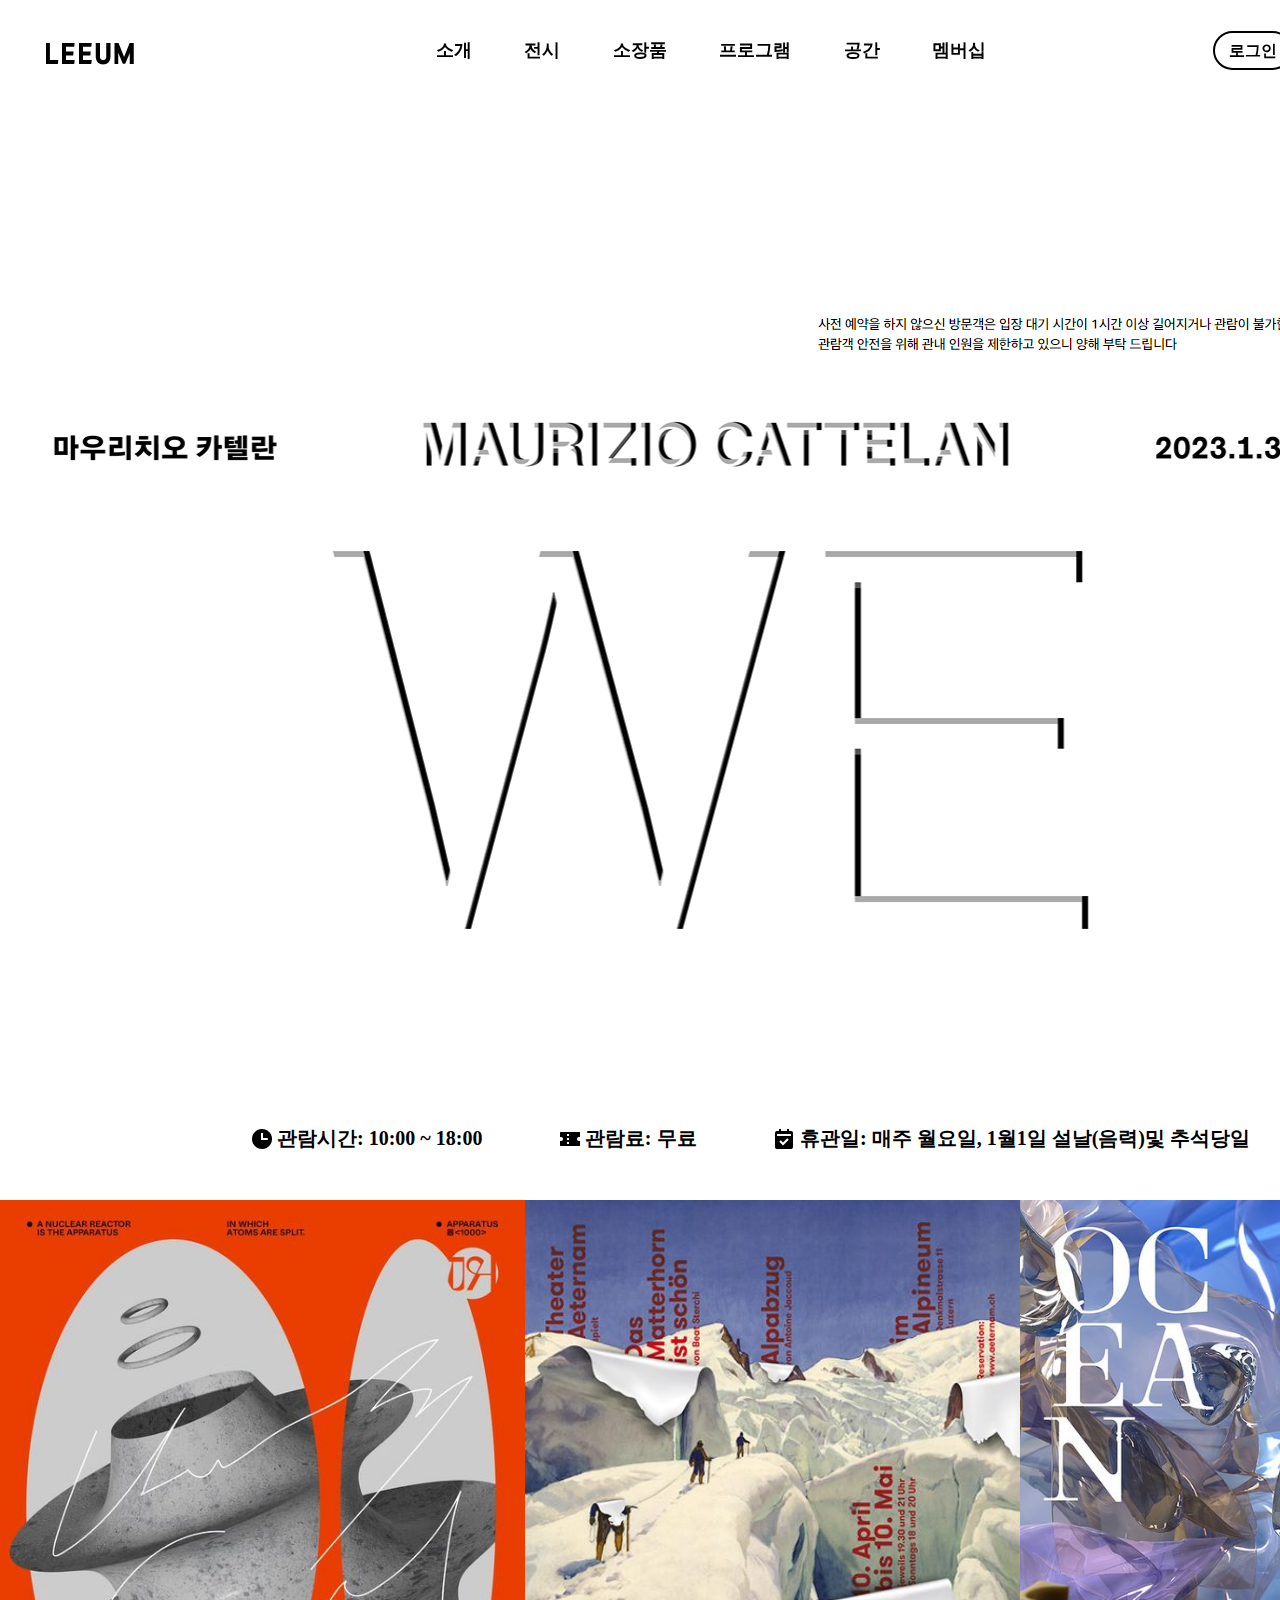
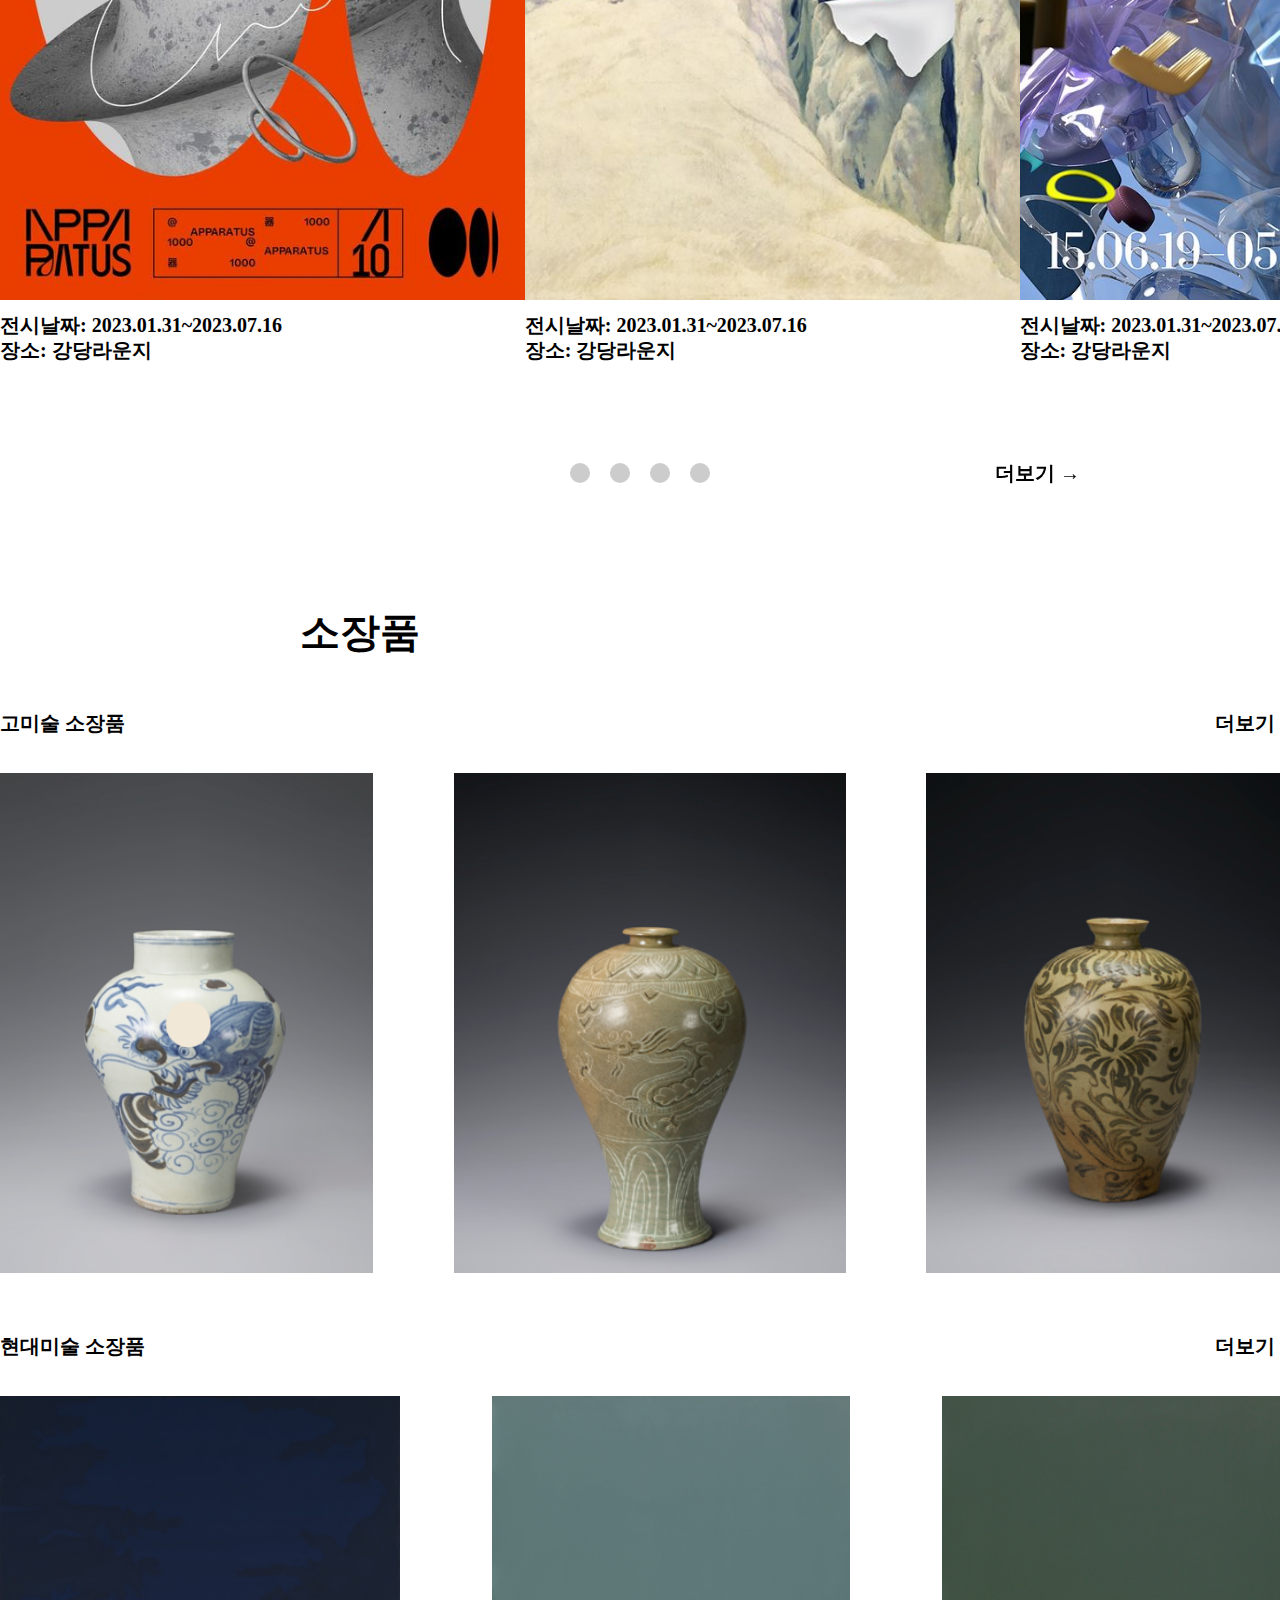
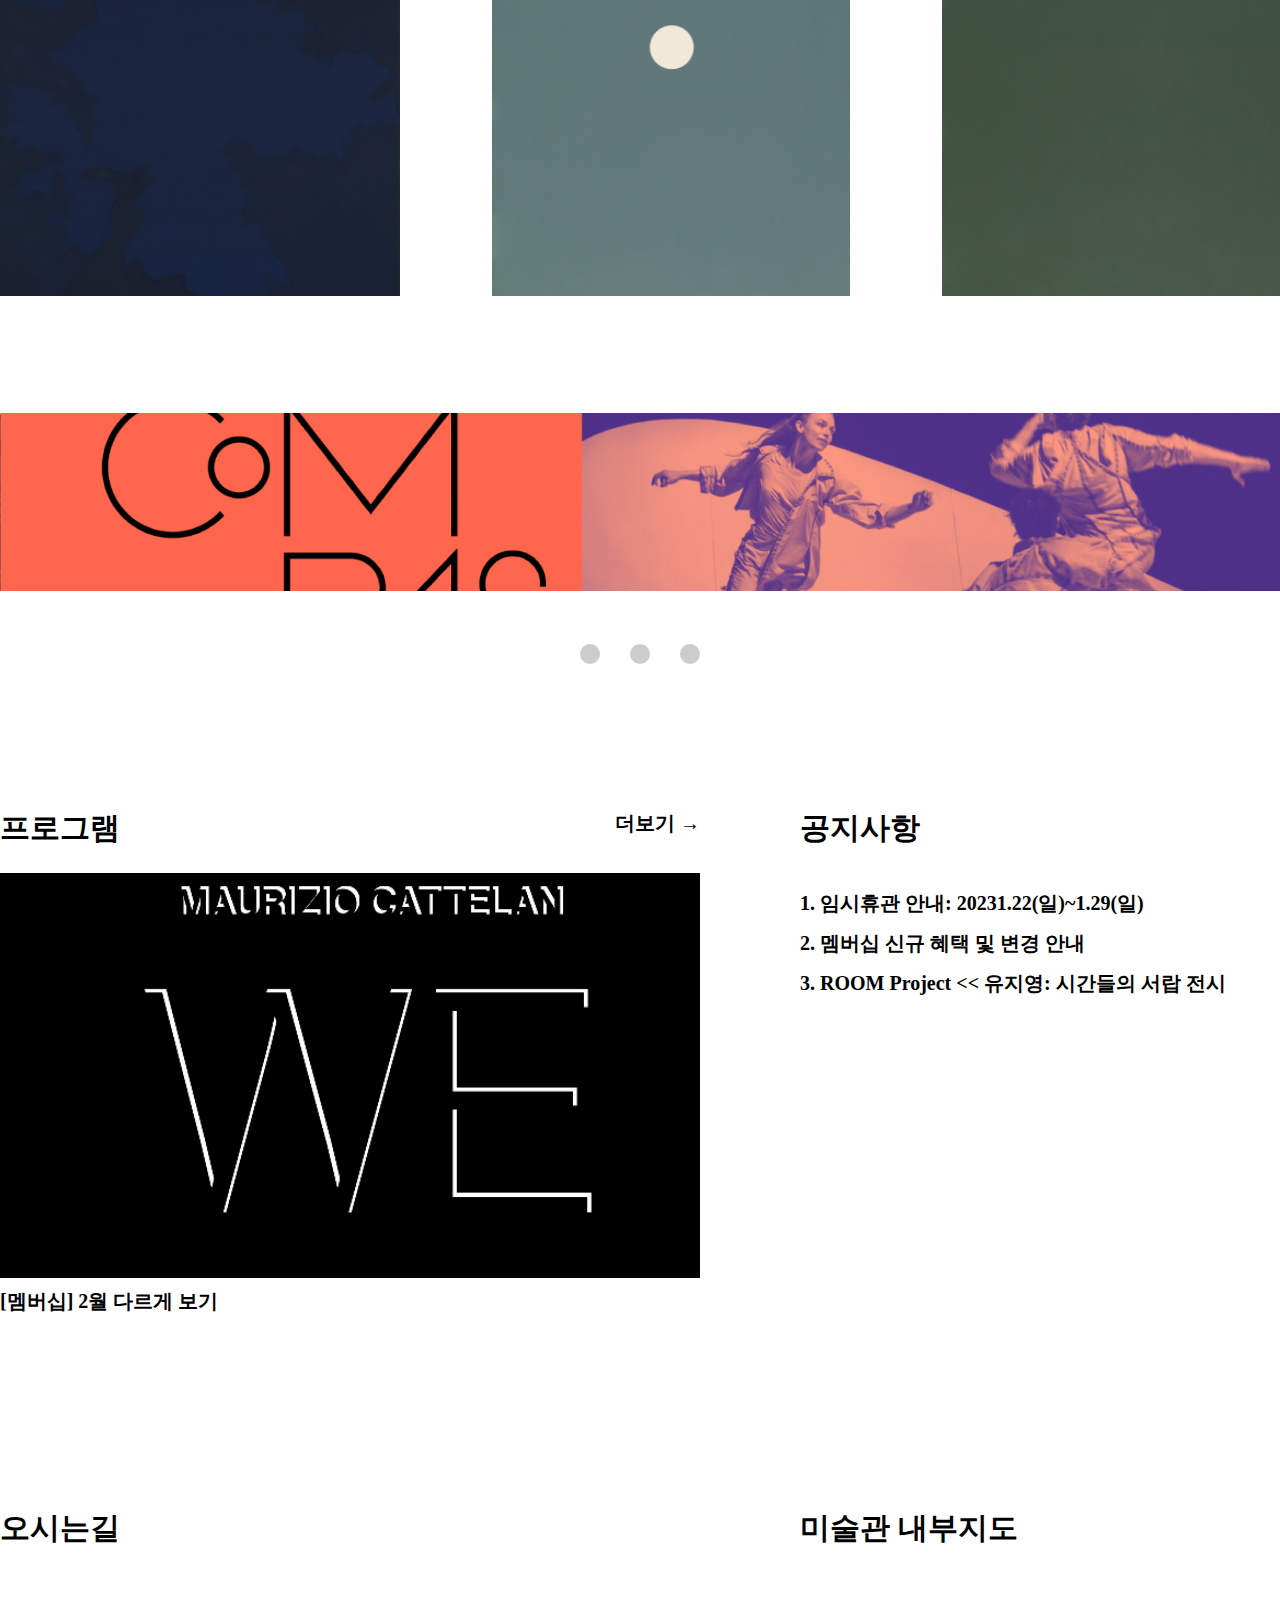
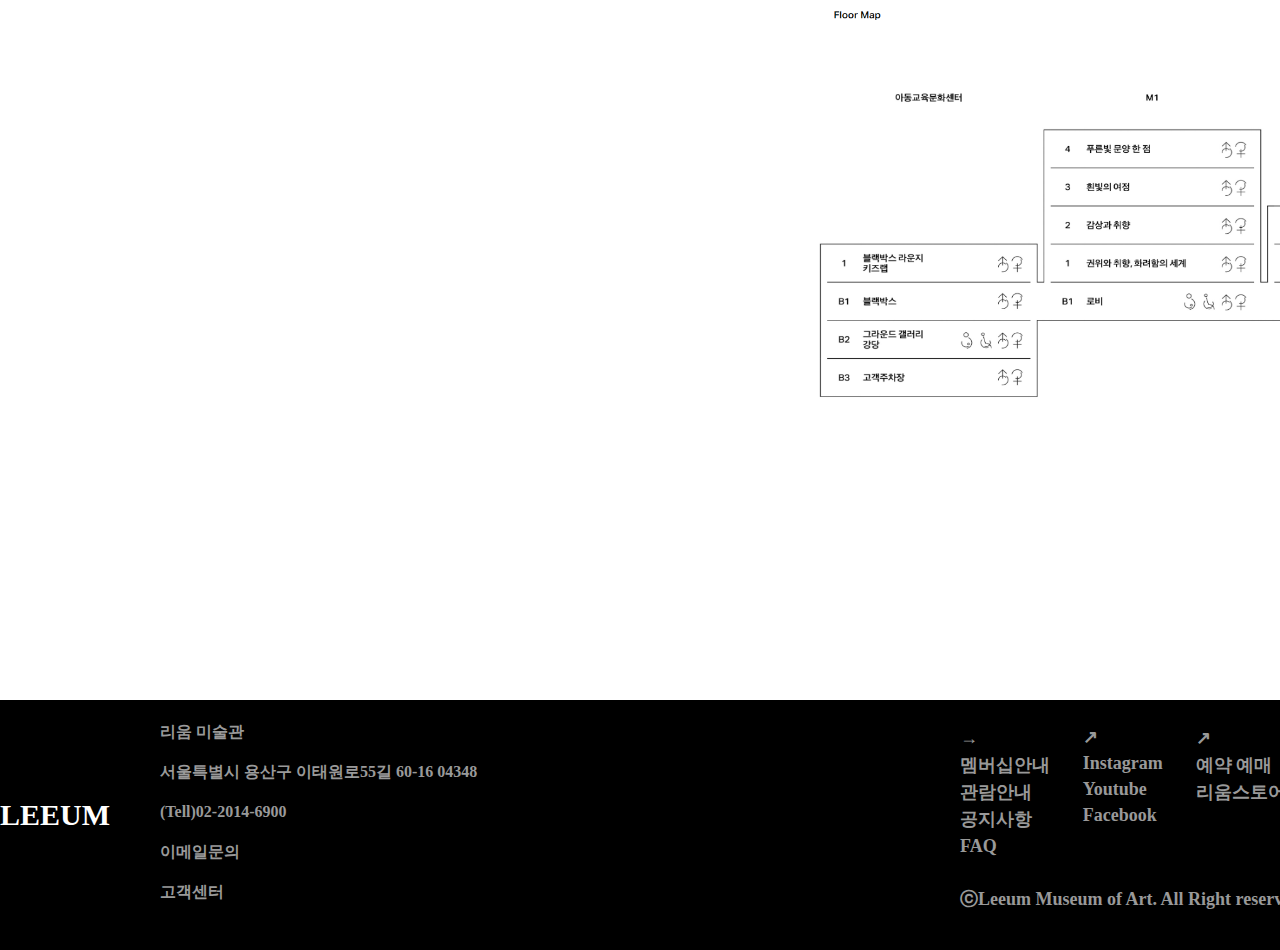
==== leeum/index.html @ 70231674 "Add files via upload" ====
<!DOCTYPE html>
<html lang="en">
  <head>
    <meta charset="UTF-8" />
    <meta http-equiv="X-UA-Compatible" content="IE=edge" />
    <meta name="viewport" content="width=device-width, initial-scale=1.0" />
    <link rel="stylesheet" href="./css/reset.css" />
    <link rel="stylesheet" href="./css/main.css" />
    <link
      rel="stylesheet"
      media="screen and (max-width:480px)"
      href="./css/main_480.css"
    />
    <title>리움</title>
  </head>
  <body>
    <div id="wrap">
      <!-- 상단 -->
      <div id="header">
        <div id="header_in">
          <div class="logo">
            <a href="#"><img src="./images/logo.png" alt="로고" /></a>
          </div>
          <div class="nav">
            <ul>
              <li><a href="#">소개</a></li>
              <li><a href="#">전시</a></li>
              <li><a href="#">소장품</a></li>
              <li><a href="#">프로그램</a></li>
              <li><a href="#">공간</a></li>
              <li><a href="#">멤버십</a></li>
            </ul>
          </div>
          <div class="info">
            <ul>
              <li><a href="#">로그인</a></li>
              <li><a href="#">회원가입</a></li>
            </ul>
          </div>
        </div>
      </div>

      <!-- 메인이미지 -->

      <div id="main">
        <div id="main_img">
          <a href="#"><img src="./images/main_img.png" alt="메인포스터" /></a>
        </div>
        <div class="main_info">
          <ul>
            <li>
              <img src="./images/clock_icon.png" alt="시계아이콘" /> 관람시간:
              10:00 ~ 18:00
            </li>
            <li>
              <img src="./images/ticket_icon.png" alt="티켓아이콘" /> 관람료:
              무료
            </li>
            <li>
              <img src="./images/calender_icon.png" alt="달력아이콘" /> 휴관일:
              매주 월요일, 1월1일 설날(음력)및 추석당일
            </li>
          </ul>
        </div>
        <div class="sns">
          <ul>
            <li>
              <a href="#"><img src="./images/kakao.png" alt="카카오톡" /></a>
            </li>
            <li>
              <a href="#"
                ><img src="./images/instagram.png" alt="인스타그램"
              /></a>
            </li>
          </ul>
        </div>
      </div>

      <!-- 콘텐츠 -->

      <div id="content">
        <!-- 전시 영역 -->

        <div class="poster">
          <ul>
            <li>
              <a href="#"><img src="./images/poster1.jpg" alt="포스터1" /></a>
              <p>전시날짜: 2023.01.31~2023.07.16 <br />장소: 강당라운지</p>
            </li>
            <li>
              <a href="#"><img src="./images/poster2.jpg" alt="포스터2" /></a>
              <p>전시날짜: 2023.01.31~2023.07.16 <br />장소: 강당라운지</p>
            </li>
            <li>
              <a href="#"><img src="./images/poster3.jpg" alt="포스터3" /></a>
              <p>전시날짜: 2023.01.31~2023.07.16 <br />장소: 강당라운지</p>
            </li>
          </ul>
          <div class="poster_btns">
            <ul>
              <li></li>
              <li></li>
              <li></li>
              <li></li>
            </ul>
          </div>
          <div class="pos_see">
            <a href="#"> 더보기 →</a>
          </div>
        </div>

        <!-- 소장품 영역 -->

        <div id="collection">
          <h1>소장품</h1>
          <div class="antique_art">
            <h2>고미술 소장품</h2>
            <a href="#"> 더보기 →</a>
            <ul>
              <li><img src="./images/con_img1.png" alt="소장품" /></li>
              <li><img src="./images/con_img2.png" alt="소장품" /></li>
              <li><img src="./images/con_img3.png" alt="소장품" /></li>
            </ul>
          </div>
          <div class="contemporary_art">
            <h2>현대미술 소장품</h2>
            <a href="#"> 더보기 →</a>
            <ul>
              <li><img src="./images/con_img4.png" alt="소장품" /></li>
              <li><img src="./images/con_img5.png" alt="소장품" /></li>
              <li><img src="./images/con_img6.png" alt="소장품" /></li>
            </ul>
          </div>
        </div>

        <!-- 베너 영역 -->

        <div id="benner">
          <img src="./images/benner.png" alt="베너" />
          <div class="benner_btns">
            <ul>
              <li></li>
              <li></li>
              <li></li>
            </ul>
          </div>
        </div>

        <!-- 프로그램, 공지사항 영역 -->

        <div id="con_b">
          <div id="program">
            <h1>프로그램</h1>
            <a href="#"> 더보기 → </a>
            <a href="#"><img src="./images/program.png" alt="" /></a>
            <p>[멤버십] 2월 다르게 보기</p>
          </div>
          <div id="notice">
            <h1>공지사항</h1>
            <a href="#"> 더보기 → </a>
            <ul>
              <li>1. 임시휴관 안내: 20231.22(일)~1.29(일)</li>
              <li>2. 멤버십 신규 혜택 및 변경 안내</li>
              <li>3. ROOM Project << 유지영: 시간들의 서랍 전시</li>
            </ul>
          </div>
        </div>
        <div id="map">
          <div id="road">
            <h1>오시는길</h1>
            <iframe
              src="https://www.google.com/maps/embed?pb=!1m18!1m12!1m3!1d3163.736779868024!2d126.99714062572546!3d37.53770168241765!2m3!1f0!2f0!3f0!3m2!1i1024!2i768!4f13.1!3m3!1m2!1s0x357ca31be3dcde53%3A0xfbec8b809878a1bb!2z66as7JuA66-47Iig6rSA!5e0!3m2!1sko!2skr!4v1681995067477!5m2!1sko!2skr"
              width="700"
              height="420"
              style="border-radius: 20px"
              allowfullscreen=""
              loading="lazy"
              referrerpolicy="no-referrer-when-downgrade"
            ></iframe>
          </div>
          <div id="in_map">
            <h1>미술관 내부지도</h1>
            <img src="./images/inmap.png" alt="내부지도" />
          </div>
        </div>
      </div>

      <!-- 하단 -->

      <div id="footer">
        <div id="footer_in">
          <div class="logo"><h1>LEEUM</h1></div>
          <div class="adress">
            <ul>
              <li>리움 미술관</li>
              <li>서울특별시 용산구 이태원로55길 60-16 04348</li>
              <li>(Tell)02-2014-6900</li>
              <li><a href="#">이메일문의</a></li>
              <li><a href="#">고객센터</a></li>
            </ul>
          </div>
          <div class="q_mn">
            <div class="q_mn1">
              <ul>
                <li>→</li>
                <li><a href="#">멤버십안내</a></li>
                <li><a href="#">관람안내</a></li>
                <li><a href="#">공지사항</a></li>
                <li><a href="#">FAQ</a></li>
              </ul>
            </div>
            <div class="q_mn2">
              <ul>
                <li>↗</li>
                <li><a href="#">Instagram</a></li>
                <li><a href="#">Youtube</a></li>
                <li><a href="#">Facebook</a></li>
              </ul>
            </div>
            <div class="q_mn3">
              <ul>
                <li>↗</li>
                <li><a href="#">예약 예매</a></li>
                <li><a href="#">리움스토어</a></li>
              </ul>
            </div>
          </div>
          <div class="copy">
            <p>ⓒLeeum Museum of Art. All Right reserved.</p>
          </div>
          <div class="family">
            <p>family site →</p>
          </div>
        </div>
      </div>
    </div>
  </body>
</html>
---- leeum/css/main.css ----
#wrap {
  width: 100%;
}

/* 상단 */
#header {
  position: fixed;
  width: 100%;
  height: 100px;
  background-color: #fff;
}

#header_in {
  width: 1400px;
  height: 100px;
  margin: 0 auto;
}

#header_in .logo {
  float: left;
  margin: 40px 0 0 40px;
}

#header_in .nav {
  float: left;
  width: 550px;
  margin-left: 300px;
}

#header_in .nav ul {
  height: 100px;
  display: flex;
  justify-content: space-between;
  align-items: center;
}

#header_in .nav a {
  font-size: 18px;
  font-weight: bold;
}

#header_in .info {
  float: right;
  width: 170px;
  margin-right: 20px;
}
#header_in .info ul {
  height: 100px;
  display: flex;
  align-items: center;
  justify-content: space-around;
}

#header_in .info li {
  width: 75px;
  height: 35px;
  text-align: center;
  line-height: 35px;
  border: 2px solid#000;
  border-radius: 20px;
}

#header_in .info a {
  font-weight: bold;
}

/* 메인 */
#main {
  width: 100%;
  height: 1000px;
  padding-top: 200px;
}

#main_img {
  width: 1460px;
  margin: 0 auto;
}
#main .main_info {
  float: left;
  width: 1000px;
  margin: 110px 0 0 250px;
}

#main .main_info ul {
  display: flex;
  justify-content: space-between;
}

#main .main_info li {
  font-size: 20px;
  font-weight: bold;
}

#main .main_info img {
  vertical-align: top;
}
#main .sns {
  float: right;
  margin: 100px 260px 0 0;
  width: 100px;
}
#main .sns img {
  width: 40px;
  height: 40px;
}
#main .sns ul {
  display: flex;
  justify-content: space-between;
}

/* 콘텐츠 */
#content {
  width: 100%;
  height: 4300px;
}

/* 전시 영역 */

#content .poster ul {
  display: flex;
  justify-content: space-evenly;
}

#content .poster img {
  height: 700px;
}

#content .poster p {
  padding-top: 10px;
  line-height: 25px;
  font-size: 20px;
  font-weight: bold;
}

#content .poster_btns {
  margin: 0 auto;
  padding-top: 100px;
  width: 180px;
}

#content .poster_btns li {
  width: 20px;
  height: 20px;
  background-color: #ccc;
  border-radius: 50%;
  cursor: pointer;
}

#content .pos_see {
  float: right;
  position: relative;
  top: -20px;
  left: -200px;
}

#content .pos_see a {
  font-size: 20px;
  font-weight: bold;
}

/* 소장품 영역 */

#collection {
  width: 100%;
  height: 1300px;
  margin: 0 auto;
  margin-top: 130px;
}

#collection h1 {
  margin-left: 300px;
  font-size: 40px;
  font-weight: bold;
}

.antique_art {
  margin: 0 auto;
  width: 1300px;
}

.antique_art h2 {
  float: left;
  clear: left;
  padding-top: 60px;
  font-size: 20px;
  font-weight: bold;
}

.antique_art a {
  float: right;
  padding-top: 60px;
  font-size: 20px;
  font-weight: bold;
}

.antique_art ul {
  display: flex;
  justify-content: space-between;
  padding-top: 40px;
  width: 1300px;
}

.antique_art img {
  height: 500px;
}

.contemporary_art {
  margin: 0 auto;
  width: 1300px;
}

.contemporary_art h2 {
  float: left;
  clear: left;
  padding-top: 60px;
  font-size: 20px;
  font-weight: bold;
}

.contemporary_art a {
  float: right;
  padding-top: 60px;
  font-size: 20px;
  font-weight: bold;
}

.contemporary_art ul {
  display: flex;
  justify-content: space-between;
  padding-top: 40px;
  width: 1300px;
}

.contemporary_art img {
  height: 500px;
}

/* 베너 영역 */

#benner {
  width: 100%;
  height: 350px;
  margin-top: 100px;
}

#benner img {
  width: 100%;
}

.benner_btns {
  margin: 0 auto;
  padding-top: 50px;
  width: 180px;
}

.benner_btns ul {
  display: flex;
  justify-content: space-evenly;
}

.benner_btns li {
  width: 20px;
  height: 20px;
  background-color: #ccc;
  border-radius: 50%;
  cursor: pointer;
}

/* 프로그램, 공지사항 영역 */
#con_b {
  margin: 0 auto;
  margin-top: 50px;
  width: 1500px;
  height: 500px;
}

#program {
  float: left;
  width: 700px;
}

#program h1 {
  float: left;
  font-size: 30px;
  font-weight: bold;
}

#program a {
  float: right;
  font-size: 20px;
  font-weight: bold;
}

#program img {
  width: 700px;
  margin-top: 30px;
}

#program p {
  float: left;
  margin-top: 10px;
  font-size: 20px;
  font-weight: bold;
}

#notice {
  float: left;
  width: 700px;
  margin-left: 100px;
}

#notice h1 {
  float: left;
  font-size: 30px;
  font-weight: bold;
}

#notice a {
  float: right;
  font-size: 20px;
  font-weight: bold;
}

#notice ul {
  float: left;
  clear: left;
  margin-top: 30px;
}

#notice li {
  margin-top: 20px;
  font-weight: bold;
  font-size: 20px;
}

#notice li:first-child {
  margin-top: none;
}

#map {
  width: 1500px;
  height: 700px;
  margin: 0 auto;
  padding-top: 200px;
}

#road {
  float: left;
  width: 700px;
  height: 600px;
}

#road h1 {
  font-size: 30px;
  font-weight: bold;
}

#road iframe {
  margin-top: 50px;
}

#in_map {
  float: left;
  width: 700px;
  height: 600px;
  margin-left: 100px;
}

#in_map h1 {
  font-size: 30px;
  font-weight: bold;
}

#in_map img {
  margin-top: 50px;
  width: 700px;
  height: 420px;
}

/* 하단 */
#footer {
  width: 100%;
  height: 250px;
  background-color: #000;
}

#footer_in {
  width: 1700px;
  height: 250px;
  margin: 0 auto;
}

#footer .logo {
  float: left;
  padding-top: 100px;
}

#footer .logo h1 {
  font-size: 30px;
  font-weight: bold;
  color: #fff;
}

#footer .adress {
  float: left;
  width: 400px;
  padding-left: 50px;
}

#footer .adress li {
  margin-top: 6%;
  color: #999;
  font-weight: bold;
}

#footer .adress li a {
  color: #999;
}

#footer .q_mn {
  float: left;
  margin: 20px 0 0 400px;
  width: 410px;
  height: 170px;
}

#footer .q_mn1 {
  float: left;
  padding-right: 8%;
}

#footer .q_mn1 li {
  margin-top: 10%;
  font-size: 18px;
  font-weight: bold;
  color: #999;
}

#footer .q_mn1 li a {
  color: #999;
}

#footer .q_mn2 {
  float: left;
  padding-right: 8%;
}

#footer .q_mn2 li {
  margin-top: 10%;
  font-size: 18px;
  font-weight: bold;
  color: #999;
}

#footer .q_mn2 li a {
  color: #999;
}

#footer .q_mn3 {
  float: left;
}

#footer .q_mn3 li {
  margin-top: 10%;
  font-size: 18px;
  font-weight: bold;
  color: #999;
}

#footer .q_mn3 li a {
  color: #999;
}

#footer .copy {
  float: left;
  margin-left: 400px;
}

#footer .copy p {
  font-size: 18px;
  font-weight: bold;
  color: #999;
}

#footer .family {
  float: right;
  display: table;
  width: 200px;
  height: 40px;
  text-align: center;
  border: 1px solid #999;
}

#footer .family p {
  display: table-cell;
  vertical-align: middle;
  font-size: 18px;
  font-weight: bold;
  color: #999;
}
---- leeum/css/main_480.css ----
#wrap {
  width: 100%;
}

/* 상단 */
#header {
  position: relative;
  width: 100%;
  height: 200px;
  background-color: #fff;
}

#header_in {
  width: 100%;
  height: 100px;
}

#header_in .logo {
  width: 100%;
  text-align: center;
  margin: 0;
  padding-top: 50px;
}

#header_in .logo img {
  width: 20%;
}

#header_in .nav {
  float: left;
  width: 100%;
  margin: 0;
}

#header_in .nav ul {
  height: 100px;
  display: flex;
  justify-content: space-evenly;
  align-items: center;
}

#header_in .nav a {
  font-size: 3vw;
  font-weight: bold;
}

#header_in .info {
  position: absolute;
  left: 65%;
  top: 5%;
  width: 30%;
  height: 100px;
  margin-right: 20px;
}
#header_in .info ul {
  height: 100px;
  display: flex;
  align-items: center;
  justify-content: space-between;
}

#header_in .info li {
  width: 75px;
  height: 35px;
  text-align: center;
  line-height: 35px;
  border: 0px solid#000;
  border-radius: 20px;
}

#header_in .info a {
  font-size: 12px;
  font-weight: bold;
}

/* 메인 */
#main {
  width: 100%;
  height: 400px;
  padding: 0;
}

#main_img {
  width: 100%;
}

#main_img img {
  width: 100%;
}

#main .main_info {
  display: none;
  float: left;
  width: 100%;
  margin: 0;
}

#main .main_info ul {
  display: flex;
  justify-content: space-between;
}

#main .main_info li {
  font-size: 12px;
  font-weight: bold;
}

#main .main_info img {
  vertical-align: top;
  width: 12px;
}
#main .sns {
  display: none;
  float: right;
  margin: 100px 260px 0 0;
  width: 100px;
}
#main .sns img {
  width: 40px;
  height: 40px;
}
#main .sns ul {
  display: flex;
  justify-content: space-between;
}

/* 콘텐츠 */
#content {
  width: 100%;
  height: 2500px;
}

/* 전시 영역 */

#content .poster ul {
  display: flex;
  justify-content: center;
}

#content .poster li:nth-child(2) {
  display: none;
}

#content .poster li:nth-child(3) {
  display: none;
}

#content .poster img {
  height: 500px;
}

#content .poster p {
  padding-top: 10px;
  line-height: 25px;
  font-size: 20px;
  font-weight: bold;
}

#content .poster_btns {
  display: none;
  margin: 0 auto;
  padding-top: 100px;
  width: 180px;
}

#content .poster_btns li {
  width: 20px;
  height: 20px;
  background-color: #ccc;
  border-radius: 50%;
  cursor: pointer;
}

#content .pos_see {
  float: right;
  position: relative;
  top: 50px;
  left: -200px;
}

#content .pos_see a {
  font-size: 20px;
  font-weight: bold;
}

/* 소장품 영역 */

#collection {
  width: 100%;
  height: 500px;
  margin-top: 200px;
}

#collection h1 {
  margin-left: 30px;
  font-size: 8vw;
  font-weight: bold;
}

.antique_art {
  float: left;
  margin: 0;
  width: 50%;
  text-align: center;
}

.antique_art h2 {
  float: left;
  clear: left;
  padding-top: 60px;
  margin-left: 30px;
  font-size: 4.1vw;
  font-weight: bold;
}

.antique_art a {
  display: none;
  float: left;
  padding-top: 60px;
  font-size: 4.1vw;
  font-weight: bold;
}

.antique_art ul {
  display: flex;
  justify-content: center;
  padding-top: 40px;
  width: 100%;
}

.antique_art li:nth-child(2) {
  display: none;
}

.antique_art li:nth-child(3) {
  display: none;
}

.antique_art img {
  height: 250px;
}

.contemporary_art {
  float: left;
  margin: 0;
  width: 50%;
}

.contemporary_art h2 {
  float: left;
  clear: left;
  padding-top: 60px;
  margin-left: 30px;
  font-size: 20px;
  font-weight: bold;
}

.contemporary_art a {
  display: none;
  float: left;
  padding-top: 60px;
  font-size: 20px;
  font-weight: bold;
}

.contemporary_art ul {
  display: flex;
  justify-content: center;
  padding-top: 40px;
  width: 100%;
}

.contemporary_art li:nth-child(2) {
  display: none;
}

.contemporary_art li:nth-child(3) {
  display: none;
}

.contemporary_art img {
  height: 250px;
}

/* 베너 영역 */

#benner {
  width: 100%;
  height: 200px;
  margin-top: 100px;
}

#benner img {
  width: 100%;
}

.benner_btns {
  display: none;
  margin: 0 auto;
  padding-top: 50px;
  width: 180px;
}

.benner_btns ul {
  display: flex;
  justify-content: space-evenly;
}

.benner_btns li {
  width: 20px;
  height: 20px;
  background-color: #ccc;
  border-radius: 50%;
  cursor: pointer;
}

/* 프로그램, 공지사항 영역 */
#con_b {
  margin: 0 auto;
  margin-top: 50px;
  width: 100%;
  height: 300px;
}

#program {
  float: left;
  width: 45%;
}

#program h1 {
  float: left;
  font-size: 20px;
  font-weight: bold;
}

#program a {
  float: right;
  font-size: 14px;
  font-weight: bold;
}

#program img {
  width: 100%;
  margin-top: 30px;
}

#program p {
  float: left;
  margin-top: 10px;
  font-size: 14px;
  font-weight: bold;
}

#notice {
  float: right;
  width: 45%;
  margin: 0px;
}

#notice h1 {
  float: left;
  font-size: 20px;
  font-weight: bold;
}

#notice a {
  float: right;
  font-size: 14px;
  font-weight: bold;
}

#notice ul {
  float: left;
  clear: left;
  margin-top: 30px;
}

#notice li {
  margin-top: 20px;
  font-weight: bold;
  font-size: 14px;
}

#notice li:first-child {
  margin-top: none;
}

#map {
  width: 100%;
  height: 500px;
  margin: 0 auto;
  padding-top: 0px;
}

#road {
  float: left;
  width: 100%;
  height: 500px;
  text-align: center;
}

#road h1 {
  font-size: 6vw;
  font-weight: bold;
}

#road iframe {
  width: 400px;
  height: 300px;
  margin-top: 50px;
}

#in_map {
  display: none;
  float: left;
  width: 700px;
  height: 600px;
  margin-left: 100px;
}

#in_map h1 {
  font-size: 30px;
  font-weight: bold;
}

#in_map img {
  margin-top: 50px;
  width: 700px;
  height: 420px;
}

/* 하단 */
#footer {
  width: 100%;
  height: 250px;
  background-color: #000;
}

#footer_in {
  width: 100%;
  height: 250px;
  margin: 0 auto;
}

#footer .logo {
  float: left;
  padding-top: 100px;
  margin-left: 20px;
}

#footer .logo h1 {
  font-size: 30px;
  font-weight: bold;
  color: #fff;
}

#footer .adress {
  float: left;
  width: 300px;
  padding-left: 30px;
  margin-top: 40px;
  font-size: 12px;
}

#footer .adress li {
  margin-top: 5%;
  color: #999;
  font-weight: bold;
}

#footer .adress li a {
  color: #999;
}

#footer .q_mn {
  display: none;
  float: left;
  margin: 0;
  width: 410px;
  height: 170px;
}

#footer .q_mn1 {
  float: left;
  padding-right: 8%;
}

#footer .q_mn1 li {
  margin-top: 10%;
  font-size: 18px;
  font-weight: bold;
  color: #999;
}

#footer .q_mn1 li a {
  color: #999;
}

#footer .q_mn2 {
  float: left;
  padding-right: 8%;
}

#footer .q_mn2 li {
  margin-top: 10%;
  font-size: 18px;
  font-weight: bold;
  color: #999;
}

#footer .q_mn2 li a {
  color: #999;
}

#footer .q_mn3 {
  float: left;
}

#footer .q_mn3 li {
  margin-top: 10%;
  font-size: 18px;
  font-weight: bold;
  color: #999;
}

#footer .q_mn3 li a {
  color: #999;
}

#footer .copy {
  margin: 0;
  width: 100%;
  text-align: center;
  padding-top: 30px;
}

#footer .copy p {
  font-size: 14px;
  font-weight: bold;
  color: #999;
}

#footer .family {
  display: none;
  float: right;
  width: 200px;
  height: 40px;
  text-align: center;
  border: 1px solid #999;
}

#footer .family p {
  display: table-cell;
  vertical-align: middle;
  font-size: 18px;
  font-weight: bold;
  color: #999;
}
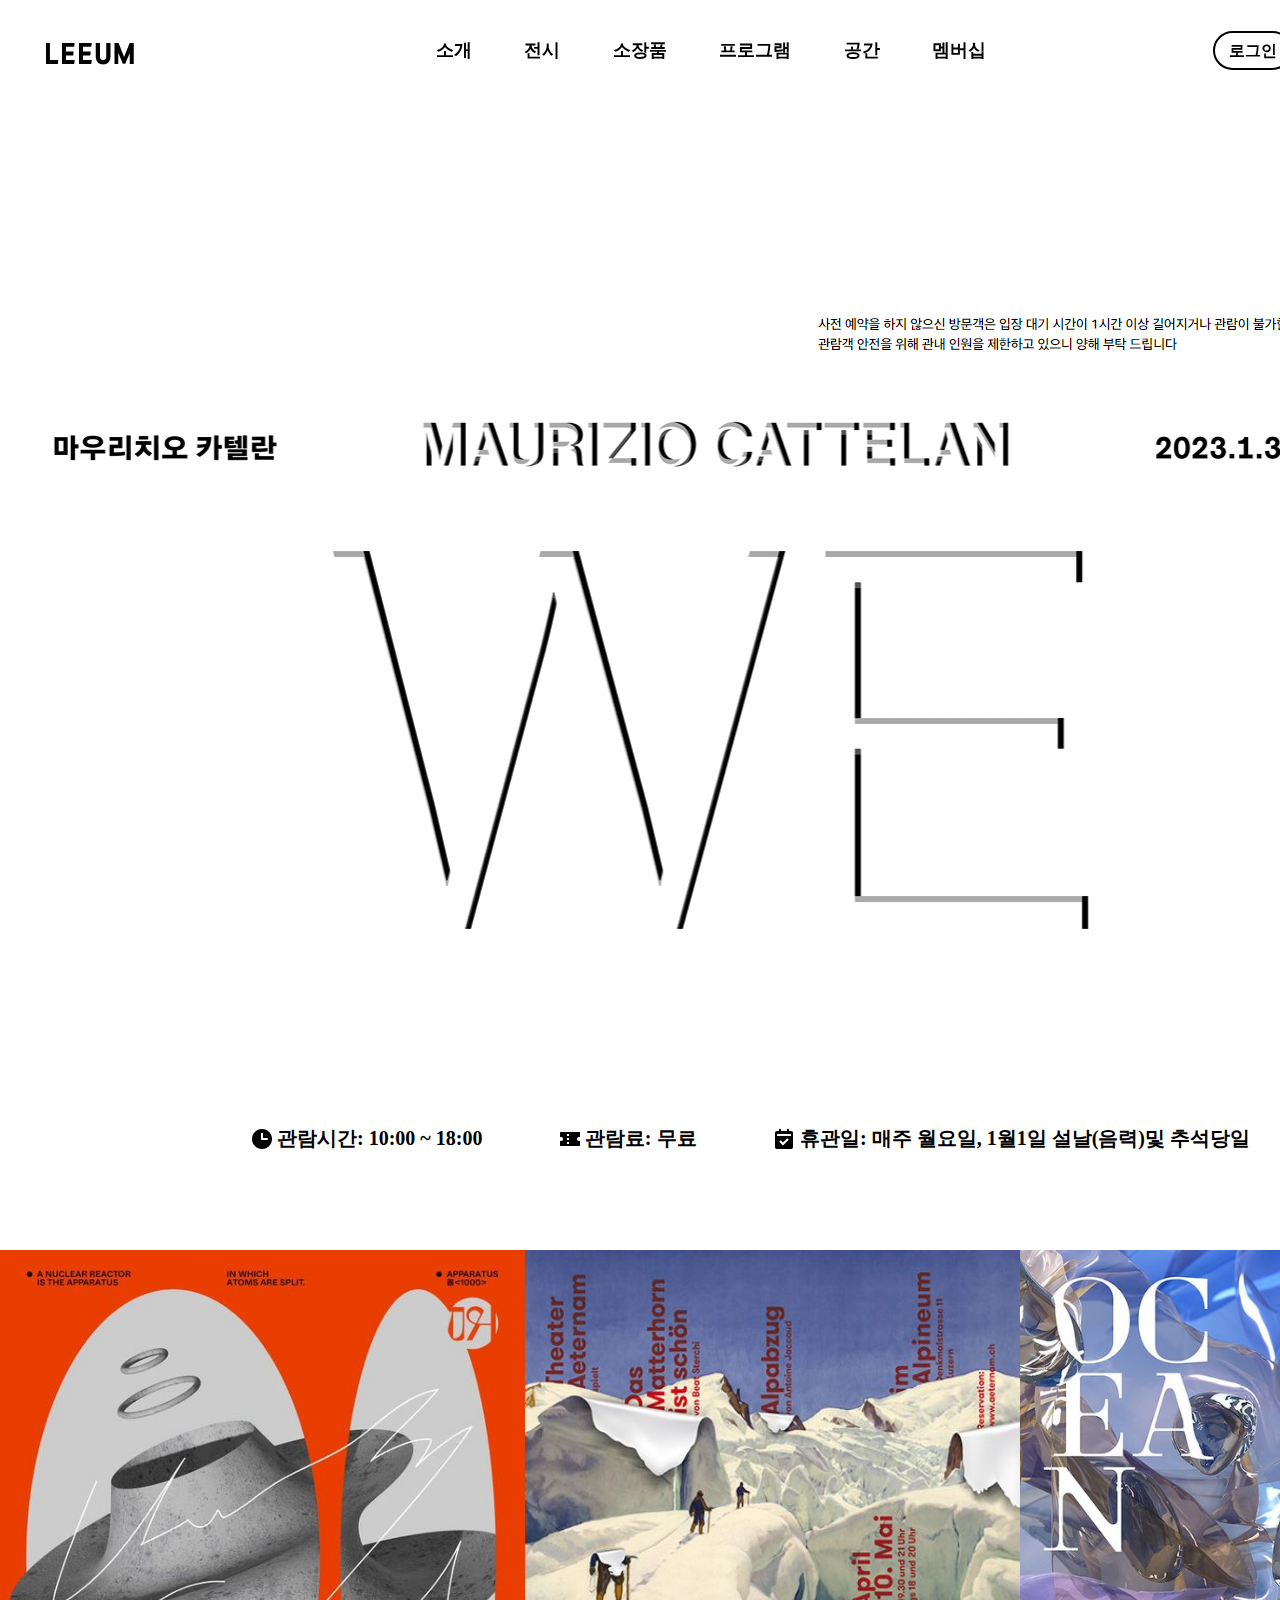
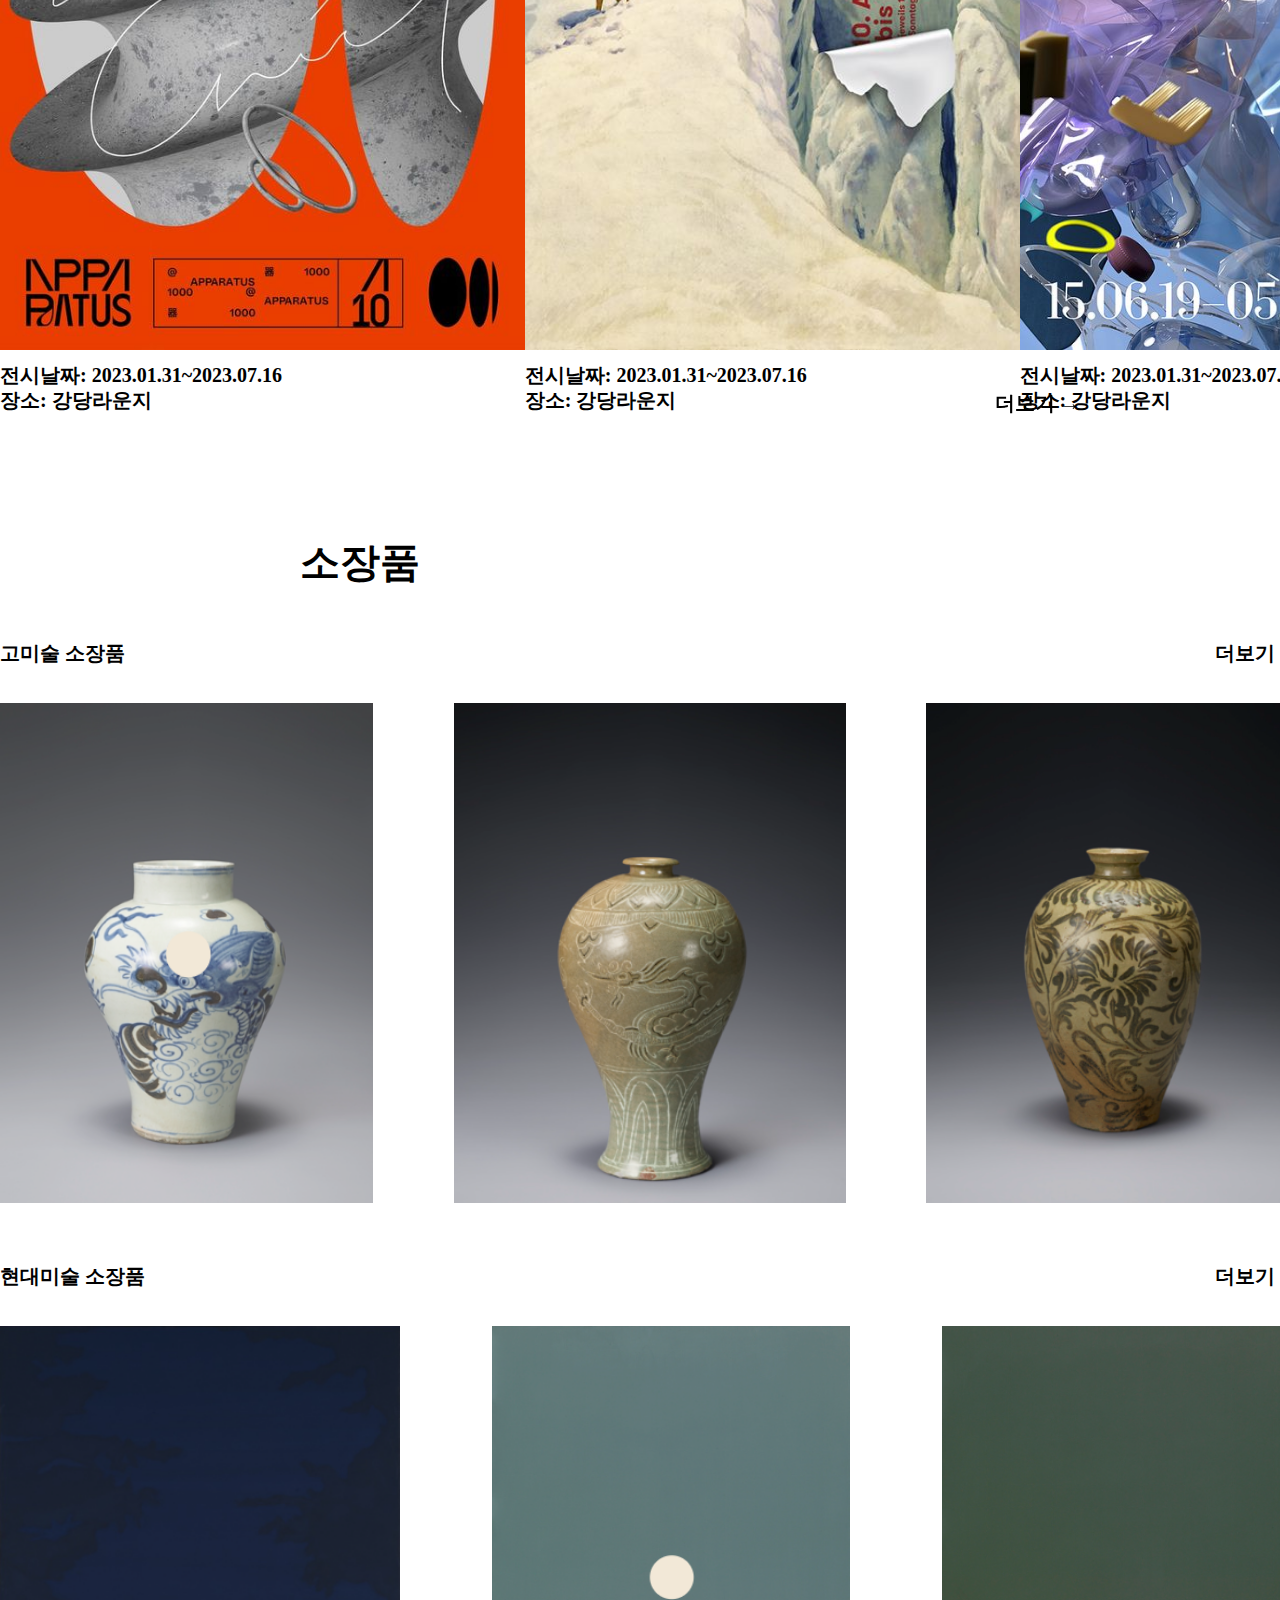
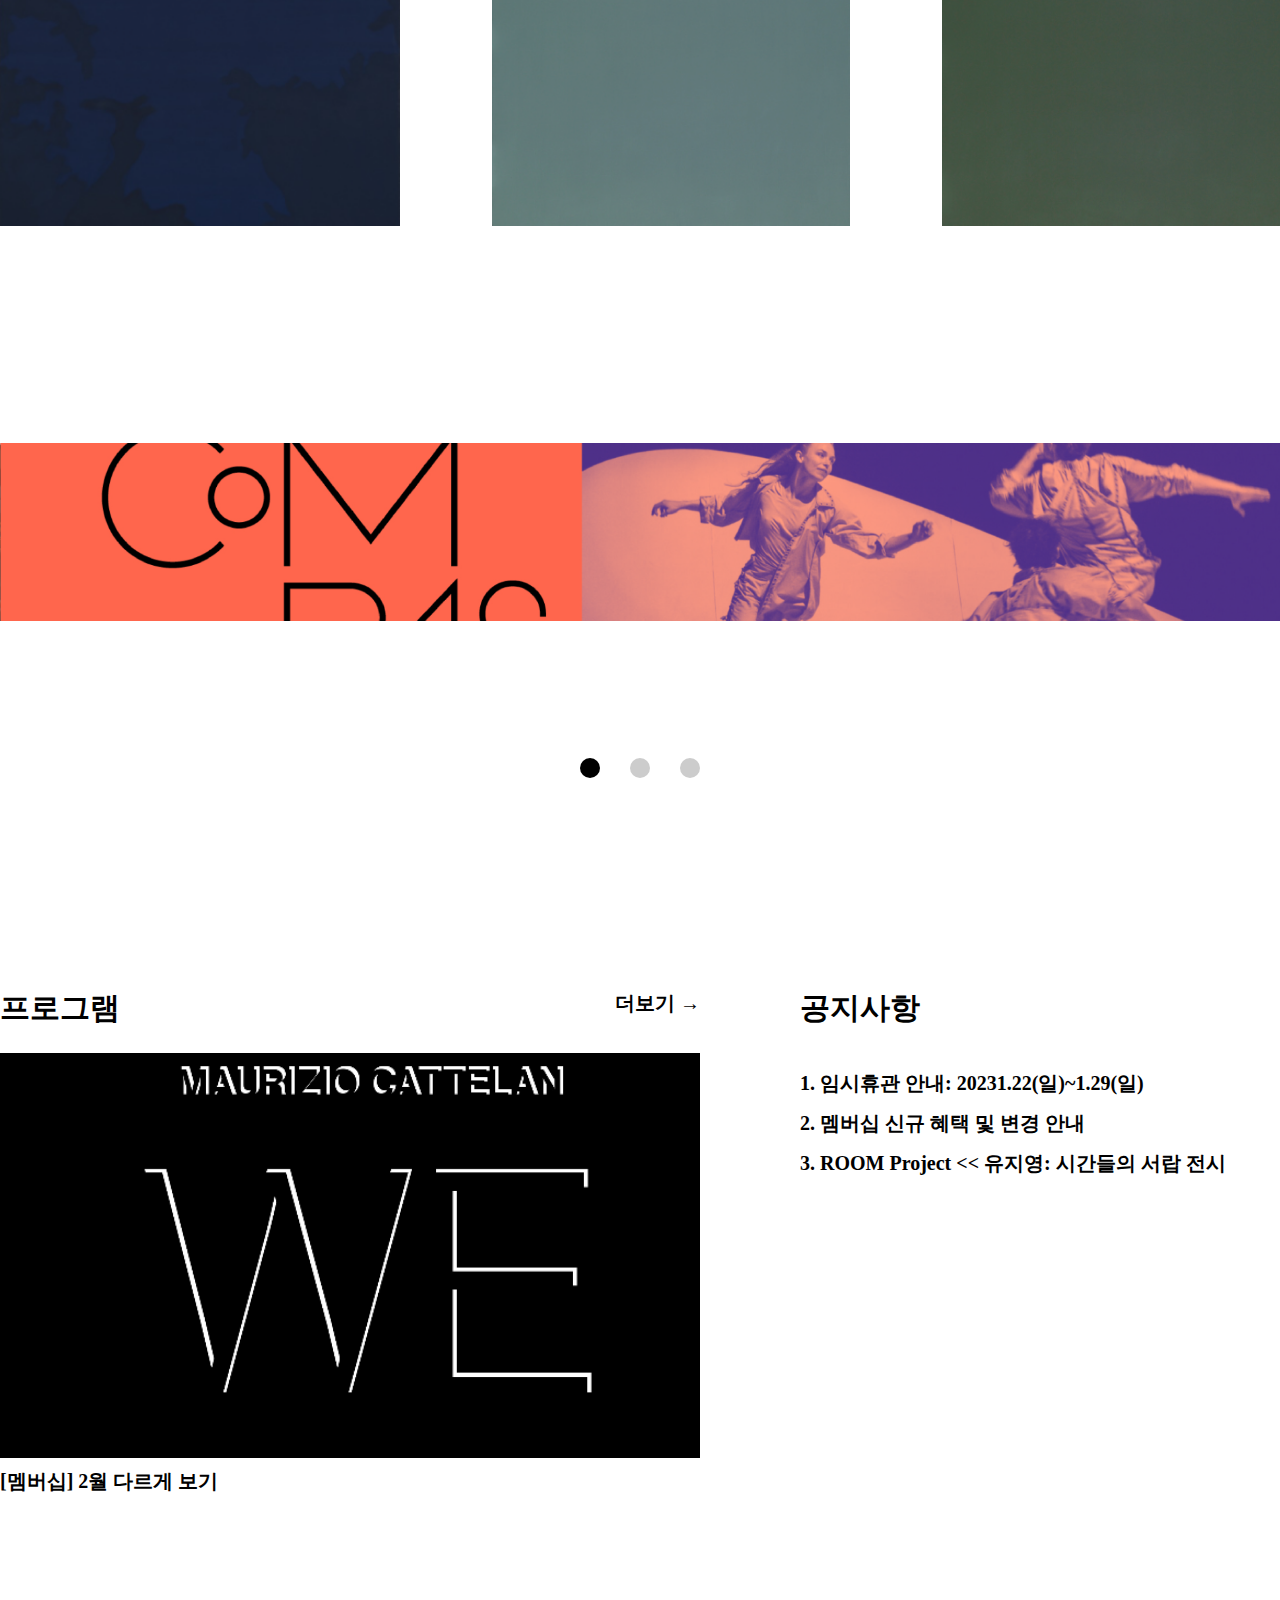
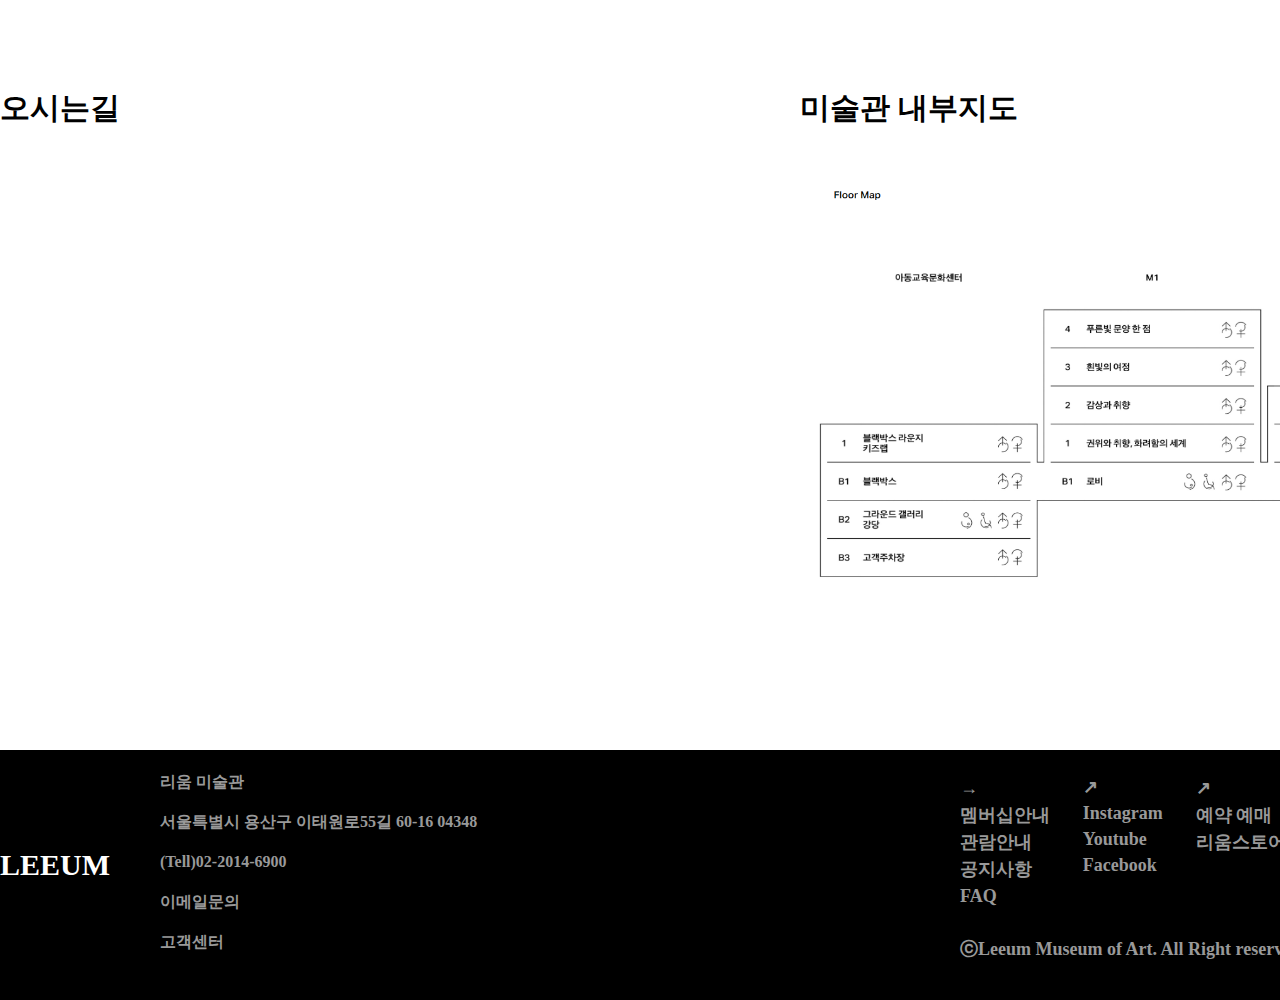
==== commit cb49ccc6: "Add files via upload" ====
--- a/leeum/index.html
+++ b/leeum/index.html
@@ -11,6 +11,8 @@
       media="screen and (max-width:480px)"
       href="./css/main_480.css"
     />
+    <script src="./js/jquery.js"></script>
+    <script src="./js/main.js"></script>
     <title>리움</title>
   </head>
   <body>
@@ -96,14 +98,6 @@
               <p>전시날짜: 2023.01.31~2023.07.16 <br />장소: 강당라운지</p>
             </li>
           </ul>
-          <div class="poster_btns">
-            <ul>
-              <li></li>
-              <li></li>
-              <li></li>
-              <li></li>
-            </ul>
-          </div>
           <div class="pos_see">
             <a href="#"> 더보기 →</a>
           </div>
@@ -136,7 +130,19 @@
         <!-- 베너 영역 -->
 
         <div id="benner">
-          <img src="./images/benner.png" alt="베너" />
+          <div class="benner_area">
+            <ul>
+              <li>
+                <img src="./images/benner.png" alt="베너" />
+              </li>
+              <li>
+                <img src="./images/benner.png" alt="베너" />
+              </li>
+              <li>
+                <img src="./images/benner.png" alt="베너" />
+              </li>
+            </ul>
+          </div>
           <div class="benner_btns">
             <ul>
               <li></li>
--- a/leeum/css/main.css
+++ b/leeum/css/main.css
@@ -116,6 +116,10 @@
 
 /* 전시 영역 */
 
+#content .poster {
+  margin-top: 50px;
+}
+
 #content .poster ul {
   display: flex;
   justify-content: space-evenly;
@@ -132,20 +136,6 @@
   font-weight: bold;
 }
 
-#content .poster_btns {
-  margin: 0 auto;
-  padding-top: 100px;
-  width: 180px;
-}
-
-#content .poster_btns li {
-  width: 20px;
-  height: 20px;
-  background-color: #ccc;
-  border-radius: 50%;
-  cursor: pointer;
-}
-
 #content .pos_see {
   float: right;
   position: relative;
@@ -238,9 +228,37 @@
 /* 베너 영역 */
 
 #benner {
-  width: 100%;
-  height: 350px;
-  margin-top: 100px;
+  position: relative;
+  width: 100%;
+  height: 300px;
+  padding: 200px 0;
+}
+
+.benner_area {
+  position: relative;
+  overflow: hidden;
+  width: 100%;
+  height: 265px;
+}
+
+.benner_area li {
+  position: absolute;
+  top: 0;
+  width: 100%;
+  height: 265px;
+  cursor: pointer;
+}
+
+.benner_area li:nth-child(1) {
+  top: 0;
+}
+
+.benner_area li:nth-child(2) {
+  top: 530px;
+}
+
+.benner_area li:nth-child(3) {
+  top: 795px;
 }
 
 #benner img {
@@ -266,6 +284,10 @@
   cursor: pointer;
 }
 
+.benner_btns li.on {
+  background-color: #000;
+}
+
 /* 프로그램, 공지사항 영역 */
 #con_b {
   margin: 0 auto;
--- a/leeum/css/main_480.css
+++ b/leeum/css/main_480.css
@@ -156,21 +156,6 @@
   font-weight: bold;
 }
 
-#content .poster_btns {
-  display: none;
-  margin: 0 auto;
-  padding-top: 100px;
-  width: 180px;
-}
-
-#content .poster_btns li {
-  width: 20px;
-  height: 20px;
-  background-color: #ccc;
-  border-radius: 50%;
-  cursor: pointer;
-}
-
 #content .pos_see {
   float: right;
   position: relative;
